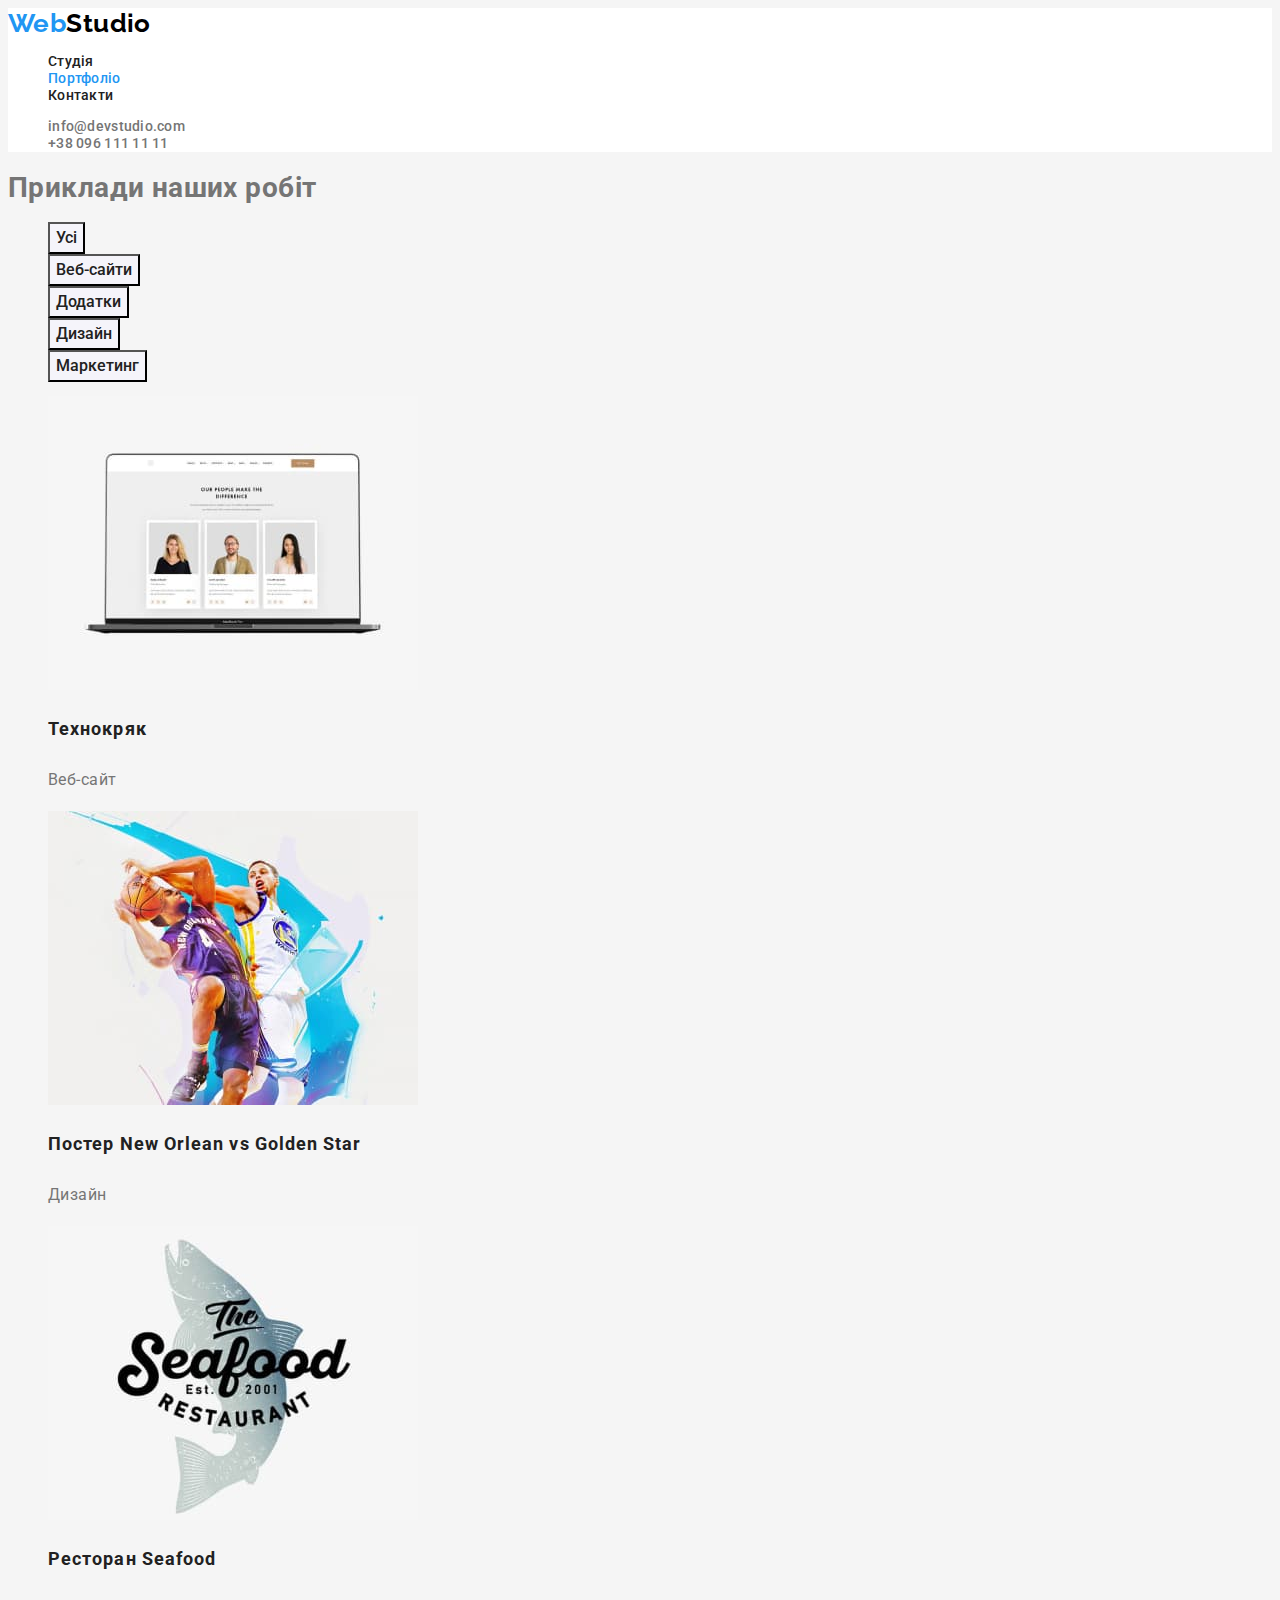
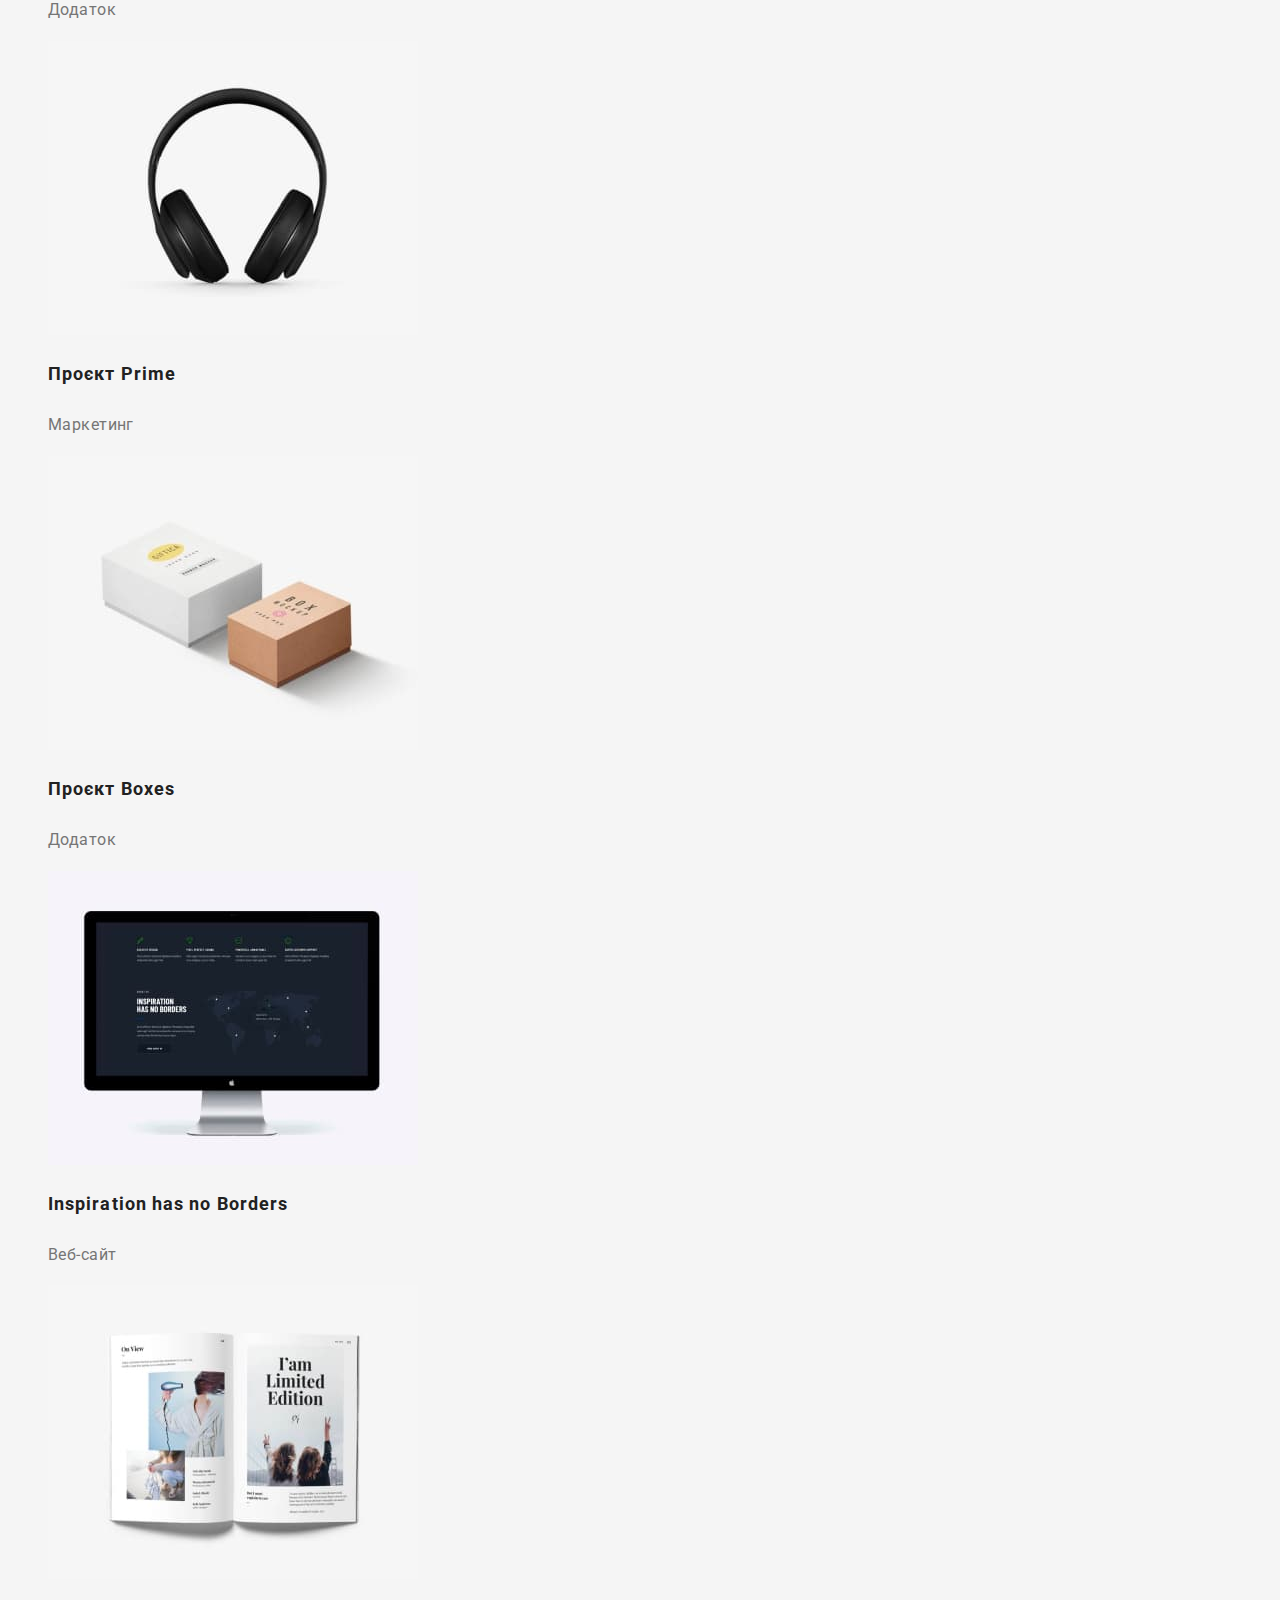
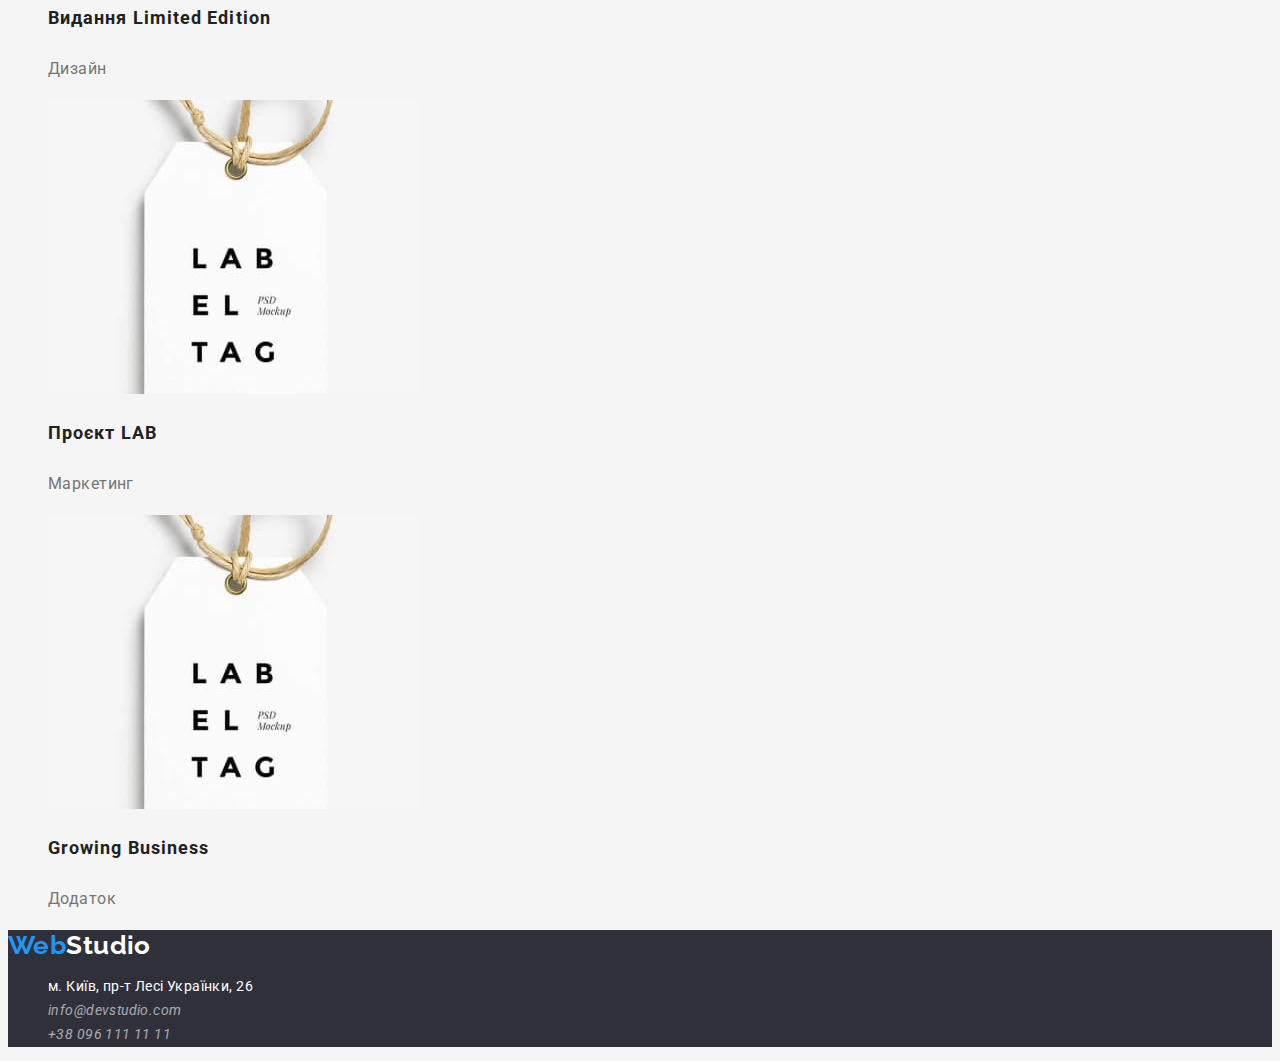
==== portfolio.html @ 9ba24df4 "add old file from project" ====
<!DOCTYPE html>
<html lang="uk">
  <head>
    <meta charset="UTF-8" />
    <meta http-equiv="X-UA-Compatible" content="IE=edge" />
    <meta name="viewport" content="width=device-width, initial-scale=1.0" />
    <title>Document</title>
    <link rel="preconnect" href="https://fonts.googleapis.com" />
    <link rel="preconnect" href="https://fonts.gstatic.com" crossorigin />
    <link
      href="https://fonts.googleapis.com/css2?family=Raleway:wght@700&family=Roboto:wght@400;500;700;900&display=swap"
      rel="stylesheet"
    />
    <link rel="stylesheet" href="./css/style.css" />
  </head>
  <body>
    <header class="header">
      <nav>
        <a class="icon" href="./index.html"
          ><span class="icon-web">Web</span
          ><span class="icon-studio">Studio</span></a
        >

        <ul class="nav-list list">
          <li><a href="./index.html" class="link">Студія</a></li>
          <li><a href="./portfolio.html" class="link active">Портфоліо</a></li>
          <li><a href="" class="link">Контакти</a></li>
        </ul>
      </nav>
      <ul class="nav-contact list">
        <li>
          <a href="mailto:info@devstudio.com" target="_blank" class="contact"
            >info@devstudio.com</a
          >
        </li>

        <li>
          <a href="tel:+380961111111" class="contact">+38 096 111 11 11</a>
        </li>
      </ul>
    </header>
    <main>
      <!-- filter -->
      <section>
        <h1>Приклади наших робіт</h1>
        <ul class="list-filter list ">
          <li><button type="button" class="button-filter button">Усі</button></li>
          <li>
            <button type="button" class="button-filter button">Веб-сайти</button>
          </li>
          <li><button type="button" class="button-filter button">Додатки</button></li>
          <li><button type="button" class="button-filter button">Дизайн</button></li>
          <li>
            <button type="button" class="button-filter button">Маркетинг</button>
          </li>
        </ul>

        <!-- examples of our works -->
          <ul class="list examples-list">
            <li>
              <a class="link" href="">
                <img
                  src="./images/titleimg(1).jpg"
                  alt="зоображення веб-сайту технокряк"
                  width="370"
                />
                <h3 class="examples-title">Технокряк</h3>
                <p class="examples-text">Веб-сайт</p>
              </a>
            </li>
            <li>
              <a class="link" href="">
                <img
                  src="./images/titleimg1(1).jpg"
                  alt="зоображення дизайну Постер New Orlean vs Golden Star "
                  width="370"
                />
                <h3 class="examples-title">Постер New Orlean vs Golden Star</h3>
                <p class="examples-text">Дизайн</p>
              </a>
            </li>
            <li>
              <a class="link" href="">
                <img
                  src="./images/titleimg3(1).jpg"
                  alt="зоображення Додаток Ресторан Seafood "
                  width="370"
                />
                <h3 class="examples-title">Ресторан Seafood</h3>
                <p class="examples-text">Додаток</p>
              </a>
            </li>
            <li>
              <a class="link" href="">
                <img
                  src="./images/titleimg4(1).jpg"
                  alt="зоображення Маркетинг Проєкт Prime"
                  width="370"
                />
                <h3 class="examples-title">Проєкт Prime</h3>
                <p class="examples-text">Маркетинг</p>
              </a>
            </li>
            <li>
              <a class="link" href="">
                <img
                  src="./images/titleimg5(1).jpg"
                  alt="зоображення Додаток Проєкт Boxes "
                  width="370"
                />
                <h3 class="examples-title">Проєкт Boxes</h3>
                <p class="examples-text">Додаток</p>
              </a>
            </li>
            <li>
              <a class="link" href="">
                <img
                  src="./images/titleimg6(1).jpg"
                  alt="зоображення Веб-сайт Inspiration has no Borders "
                  width="370"
                />
                <h3 class="examples-title">Inspiration has no Borders</h3>
                <p class="examples-text">Веб-сайт</p>
              </a>
            </li>
            <li>
              <a class="link" href="">
                <img
                  src="./images/titleimg7(1).jpg"
                  alt="зоображення Дизайн Видання Limited Edition"
                  width="370"
                />
                <h3 class="examples-title">Видання Limited Edition</h3>
                <p class="examples-text">Дизайн</p>
              </a>
            </li>
            <li>
              <a class="link" href="">
                <img
                  src="./images/titleimg8(1).jpg"
                  alt="зоображення Маркетинг Проєкт LAB"
                  width="370"
                />
                <h3 class="examples-title">Проєкт LAB</h3>
                <p class="examples-text">Маркетинг</p>
              </a>
            </li>
            <li>
              <a class="link" href="">
                <img
                  src="./images/titleimg8(1).jpg"
                  alt="зоображення Додаток Growing Business"
                  width="370"
                />
                <h3 class="examples-title">Growing Business</h3>
                <p class="examples-text">Додаток</p>
              </a>
            </li>
          </ul>
        </section>
    </main>
    <footer class="footer list">
      <a class="icon" href="./index.html"
        ><span class="icon-web">Web</span
        ><span class="icon-studio">Studio</span></a
      >

      <address>
        <ul class="address list">
          <li class="footer-address">м. Київ, пр-т Лесі Українки, 26</li>
          <li>
            <a
              class="footer-contact"
              href="mailto:info@devstudio.com"
              target="_blank"
              >info@devstudio.com</a
            >
          </li>
          <li>
            <a class="footer-contact" href="tel:+380961111111"
              >+38 096 111 11 11</a
            >
          </li>
        </ul>
      </address>
    </footer>
  </body>
</html>
---- css/style.css ----
:root {
  --primary-text-color: #757575;
  --secondary-text-color: #212121;

  --primary-background-color: #f5f5f5;
  --secondary-background-color: #2f303a;
  --header-background-color: #ffffff;
  --filrer-button-background-color: #f5f4fa;

  --active-color: #2196f3;

  --white-color-text: #ffffff;
  --black-color-text: #000000;
}

body {
  background: var(--primary-background-color);
  font-family: "Roboto", sans-serif;
  color: var(--primary-text-color);
  letter-spacing: 0.03em;
  font-size: 14px;
}
.list {
  list-style: none;
}
.button {
  font-family: inherit;
}

/* header */

.header {
  background: var(--header-background-color);
}
.icon {
  font-family: "Raleway", sans-serif;
  font-weight: 700;
  font-size: 26px;
  line-height: 1.2;
  text-decoration: none;
}
.icon-web {
  color: var(--active-color);
}
.icon-studio {
  color: var(--black-color-text);
}
.footer .icon-studio {
  color: var(--white-color-text);
}

.header .nav-list .active{
  color: var(--active-color);
}

/* navigation */

.nav-list .link {
  font-weight: 500;
  line-height: 1.14;
  letter-spacing: 0.02em;
  color: var(--secondary-text-color);
  text-decoration: none;
}

.nav-list .link:focus,
.nav-list .link:hover {
  color: var(--active-color);
}

.nav-contact .contact {
  font-weight: 500;

  line-height: 1.14;
  letter-spacing: 0.02em;
  color: var(--primary-text-color);
  text-decoration: none;
}

.nav-contact a:hover,
.nav-contact a:focus {
  color: var(--active-color);
}

/* hero */

.hero {
  background: #2f303a;
}

.hero-titel {
  font-weight: 900;
  font-size: 44px;
  line-height: 1.36;
  text-align: center;
  letter-spacing: 0.06em;
  text-transform: uppercase;
  color: var(--white-color-text);
}

.hero-button {
  font-weight: 700;
  font-size: 16px;
  line-height: 1.87;
  letter-spacing: 0.06em;
  color: var(--white-color-text);
  padding: 10px 32px 10px 32px;
  background: #2196f3;
  cursor: pointer;
}

.hero-button:focus {
  color: none ;
}

/* section qualities our company  */

.section-qualities .title {
  font-size: 14px;
  line-height: 1.14;
  text-transform: uppercase;
  color: var(--secondary-text-color);
}

.section-qualities .text {
   line-height: 1.71;
}

.section-title {
  font-size: 36px;
  line-height: 1.16;
  text-align: center;
  color: var(--secondary-text-color);
}

/* our-team */

.section-our-team .title {
  font-weight: 500;
  font-size: 16px;
  line-height: 1.18;
  color: var(--secondary-text-color);
}

.section-our-team .text {
  font-size: 16px;
  line-height: 1.18;
}

/* footer */

.footer-address {
  color: var(--white-color-text);
   line-height: 1.71;
  font-style: normal;
}

.footer-contact {
  color: rgba(255, 255, 255, 0.6);
  text-decoration: none;
   line-height: 1.71;
}

.footer-contact:focus {
  color: var(--active-color);
}

.footer {
  background: var(--secondary-background-color);
}

/* page portfolio */

/* filter */

.list-filter .button-filter {
  font-weight: 500;
  font-size: 16px;
  line-height: 1.62;
  color: var(--secondary-text-color);
  background: var(--filrer-button-background-color);
  cursor: pointer;

}

.list-filter .button-filter:hover,
.list-filter .button-filter:focus {
  background-color: var(--active-color);
  color: var(--white-color-text);
}

/* <!-- examples of our works --> */
.examples-list .link{
  text-decoration: none;
}
.examples-list .examples-title {
  font-size: 18px;
  line-height: 2;
  letter-spacing: 0.06em;
  color: var(--secondary-text-color);
}

.examples-list .examples-text {
  font-size: 16px;
  line-height: 1.87;
  color: var(--primary-text-color);
}
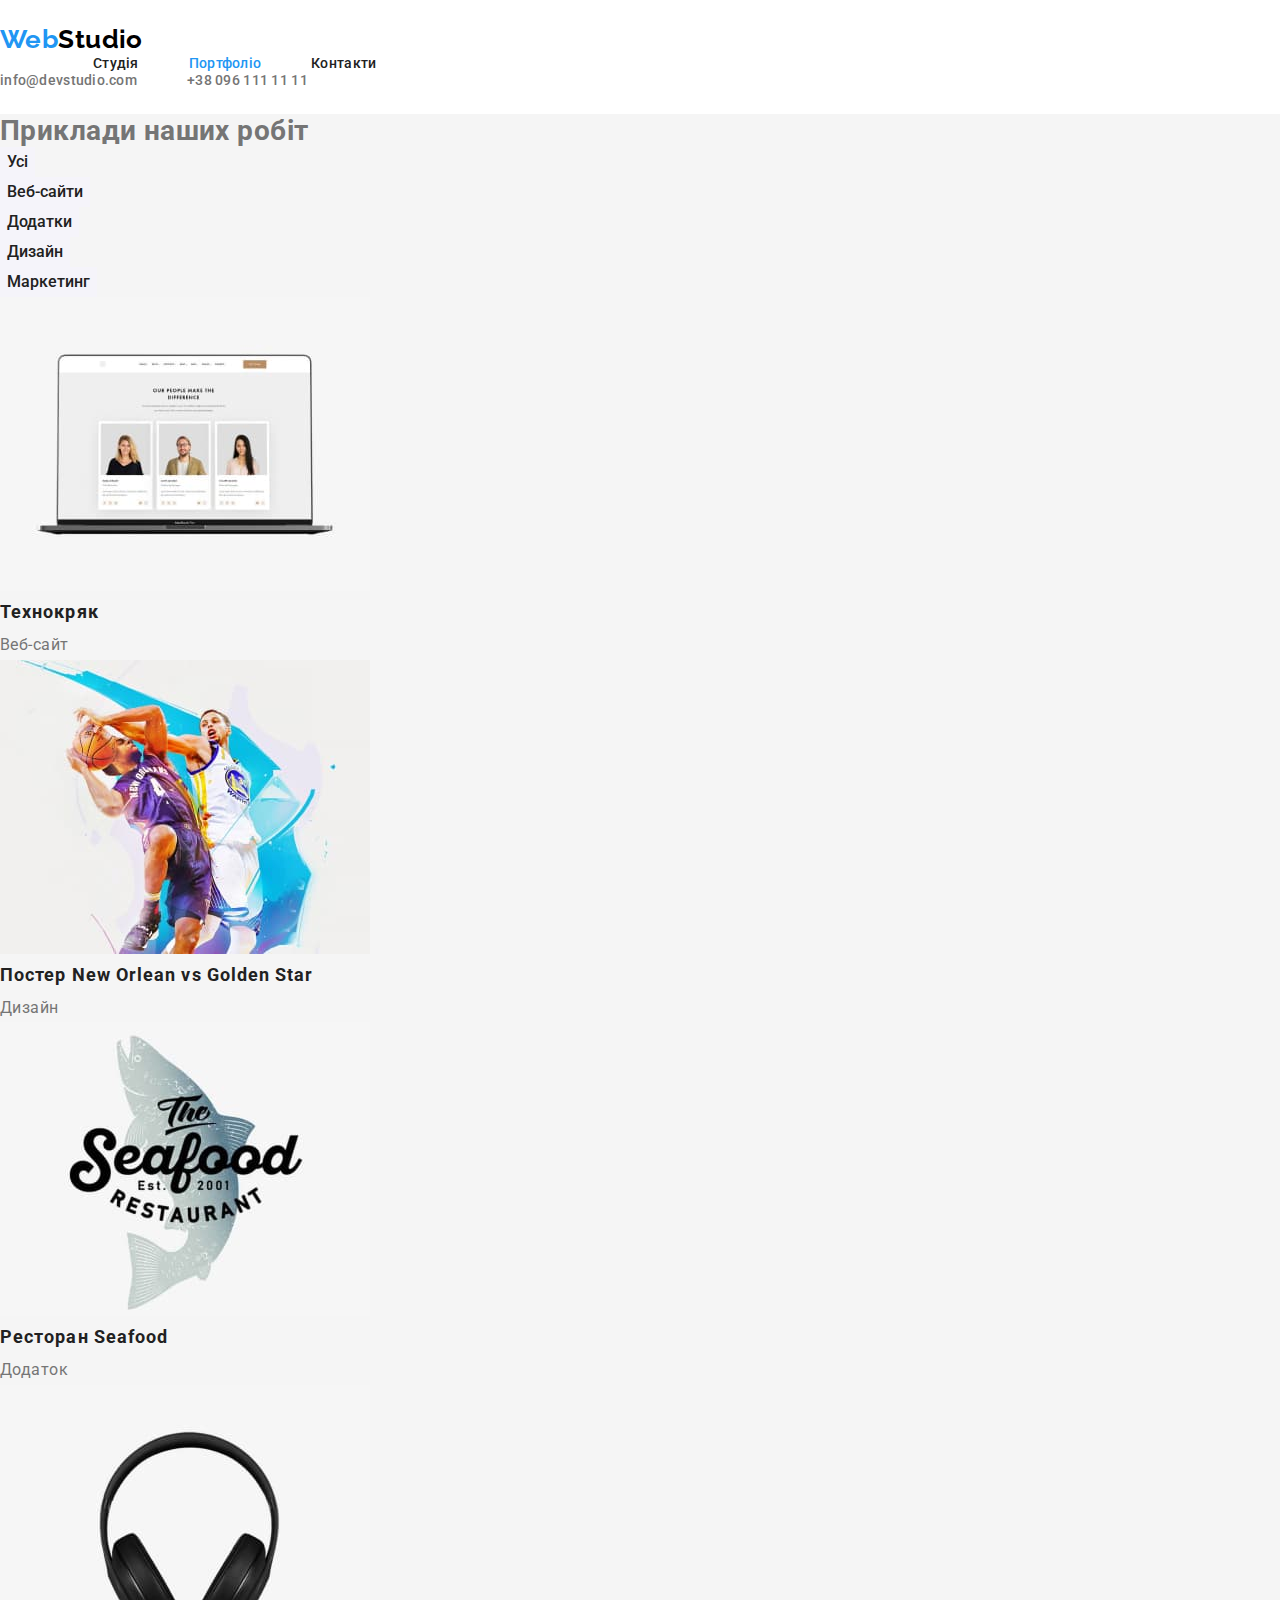
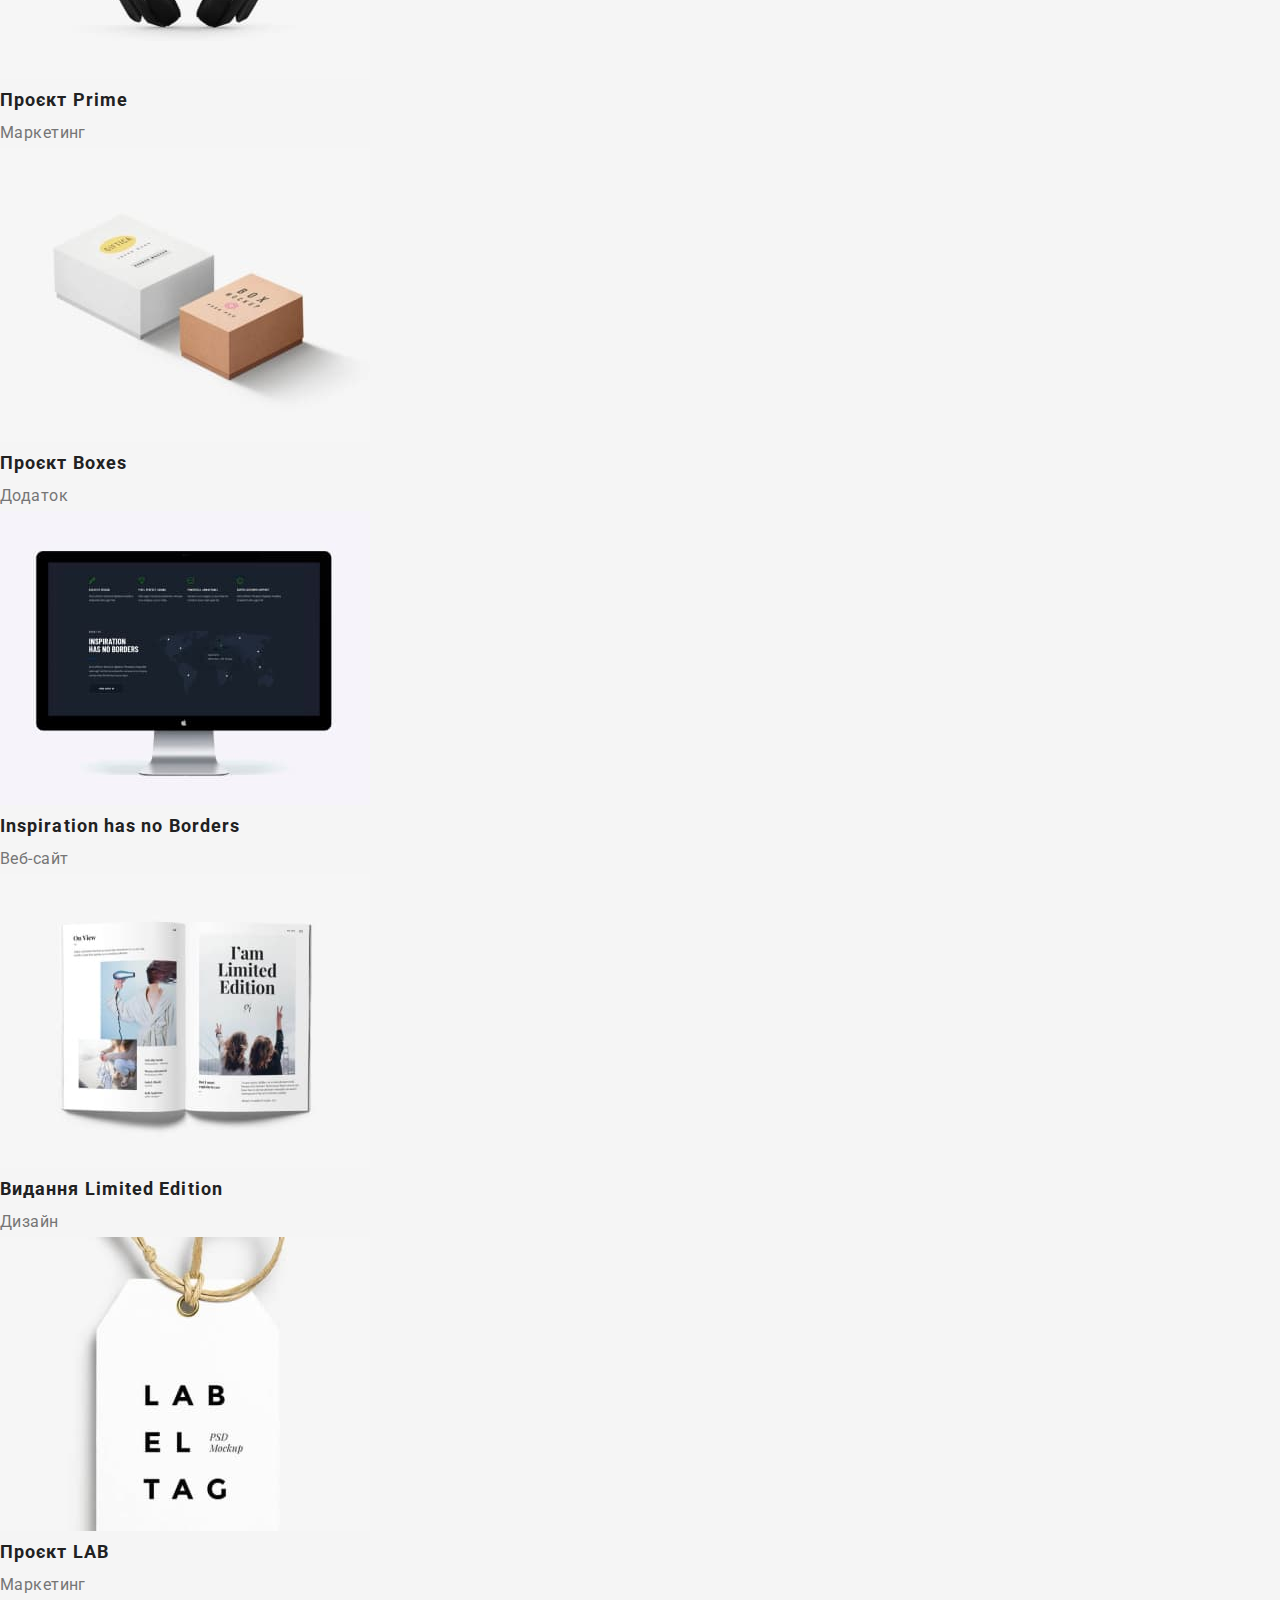
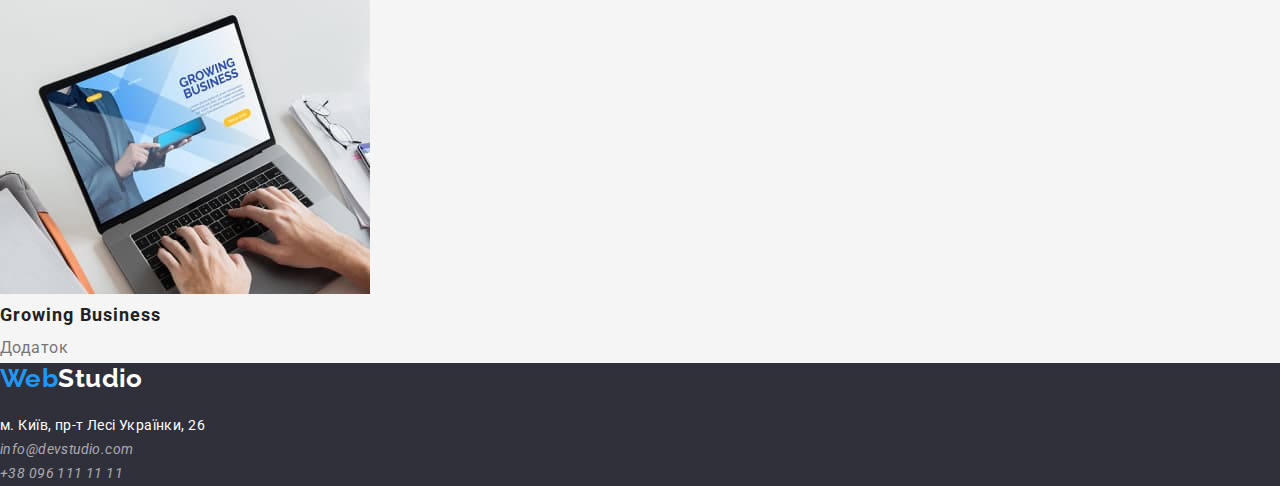
==== commit 18698801: "1" ====
--- a/portfolio.html
+++ b/portfolio.html
@@ -11,6 +11,7 @@
       href="https://fonts.googleapis.com/css2?family=Raleway:wght@700&family=Roboto:wght@400;500;700;900&display=swap"
       rel="stylesheet"
     />
+    <link rel="stylesheet" href="https://cdnjs.cloudflare.com/ajax/libs/modern-normalize/1.1.0/modern-normalize.min.css" integrity="sha512-wpPYUAdjBVSE4KJnH1VR1HeZfpl1ub8YT/NKx4PuQ5NmX2tKuGu6U/JRp5y+Y8XG2tV+wKQpNHVUX03MfMFn9Q==" crossorigin="anonymous" referrerpolicy="no-referrer" />
     <link rel="stylesheet" href="./css/style.css" />
   </head>
   <body>
@@ -148,7 +149,7 @@
             <li>
               <a class="link" href="">
                 <img
-                  src="./images/titleimg8(1).jpg"
+                  src="./images/titleimg9(1).jpg"
                   alt="зоображення Додаток Growing Business"
                   width="370"
                 />
--- a/css/style.css
+++ b/css/style.css
@@ -11,6 +11,21 @@
 
   --white-color-text: #ffffff;
   --black-color-text: #000000;
+}
+h1,
+h2,
+h3,
+h4,
+h5,
+h6,
+p {
+  margin: 0;
+}
+
+ul,
+ol {
+  margin: 0;
+  padding-left: 0;
 }
 
 body {
@@ -19,25 +34,54 @@
   color: var(--primary-text-color);
   letter-spacing: 0.03em;
   font-size: 14px;
+  margin: 0;
 }
 .list {
   list-style: none;
 }
 .button {
   font-family: inherit;
-}
+  border: 1px solid transparent;
+}
+
+.conteiner {
+  width: 1200px;
+  padding-left: 15px;
+  padding-right: 15px;
+  margin: 0 auto;
+  outline: 2px red solid;
+}
+
+
 
 /* header */
 
 .header {
   background: var(--header-background-color);
-}
+ padding-top: 24px;
+ padding-bottom: 25px;
+}
+
+.header-container{
+  display: flex; 
+  align-items: center;
+  margin-right: auto;
+  justify-content: space-between;
+}
+
+.heder-navigation{
+  display: flex;
+  align-items: center;
+  margin-right: auto;
+}
+
 .icon {
   font-family: "Raleway", sans-serif;
   font-weight: 700;
   font-size: 26px;
   line-height: 1.2;
   text-decoration: none;
+  
 }
 .icon-web {
   color: var(--active-color);
@@ -49,11 +93,19 @@
   color: var(--white-color-text);
 }
 
-.header .nav-list .active{
+.header .nav-list .active {
   color: var(--active-color);
 }
 
 /* navigation */
+
+.nav-list {
+  display: flex;
+  gap: 50px;
+  margin-left: 93px;
+  
+  
+}
 
 .nav-list .link {
   font-weight: 500;
@@ -68,9 +120,13 @@
   color: var(--active-color);
 }
 
+.nav-contact{
+display: flex;
+gap: 50px;
+}
+
 .nav-contact .contact {
   font-weight: 500;
-
   line-height: 1.14;
   letter-spacing: 0.02em;
   color: var(--primary-text-color);
@@ -86,16 +142,19 @@
 
 .hero {
   background: #2f303a;
+  text-align: center;
+  height: 600px;
 }
 
 .hero-titel {
   font-weight: 900;
   font-size: 44px;
   line-height: 1.36;
-  text-align: center;
   letter-spacing: 0.06em;
   text-transform: uppercase;
   color: var(--white-color-text);
+
+  padding-top: 200px;
 }
 
 .hero-button {
@@ -104,16 +163,43 @@
   line-height: 1.87;
   letter-spacing: 0.06em;
   color: var(--white-color-text);
-  padding: 10px 32px 10px 32px;
-  background: #2196f3;
+  background: var(--active-color);
   cursor: pointer;
+
+  border-radius: 4px;
+  padding: 10px 32px;
+  box-shadow: 0px 4px 4px rgba(0, 0, 0, 0.15);
+  margin-top: 30px;
 }
 
 .hero-button:focus {
-  color: none ;
+  color: none;
 }
 
 /* section qualities our company  */
+
+.title-invisible{
+       position: absolute;
+        width: 1px;
+        height: 1px;
+        margin: -1px;
+        border: 0;
+        padding: 0;
+        white-space: nowrap;
+        clip-path: inset(100%);
+        clip: rect(0 0 0 0);
+        overflow: hidden;
+}
+
+.width-column {
+  width: 270px;
+}
+
+.qualities-conteiner-text{
+  display: flex;
+  column-gap: 30px;
+  padding: 94px 0;
+}
 
 .section-qualities .title {
   font-size: 14px;
@@ -123,7 +209,8 @@
 }
 
 .section-qualities .text {
-   line-height: 1.71;
+  line-height: 1.71;
+  margin-top: 10px;
 }
 
 .section-title {
@@ -133,32 +220,69 @@
   color: var(--secondary-text-color);
 }
 
+.qualities-pictures{
+  display: flex;
+  gap: 30px;
+ padding-top: 50px;
+ padding-bottom: 94px;
+}
+
 /* our-team */
+
+.conteiner-section-our-team{
+  padding: 94px 0 ;
+}
+
+.section-our-team .item{
+  background: #FFFFFF;
+  text-align: center;
+  padding-bottom: 30px;
+
+}
+
+.section-our-team .list{
+  display: flex;
+  gap: 30px;
+  padding-top: 50px;
+}
 
 .section-our-team .title {
   font-weight: 500;
   font-size: 16px;
   line-height: 1.18;
   color: var(--secondary-text-color);
+
+  padding-top: 30px;
+  
 }
 
 .section-our-team .text {
   font-size: 16px;
   line-height: 1.18;
+
+  padding-top: 10px;
 }
 
 /* footer */
 
+.footer-conteiner{
+  padding: 60px 0;
+}
+
 .footer-address {
   color: var(--white-color-text);
-   line-height: 1.71;
+  line-height: 1.71;
   font-style: normal;
+
+  padding-top: 20px;
 }
 
 .footer-contact {
   color: rgba(255, 255, 255, 0.6);
   text-decoration: none;
-   line-height: 1.71;
+  line-height: 1.71;
+
+  padding-top: 9px;
 }
 
 .footer-contact:focus {
@@ -180,7 +304,6 @@
   color: var(--secondary-text-color);
   background: var(--filrer-button-background-color);
   cursor: pointer;
-
 }
 
 .list-filter .button-filter:hover,
@@ -190,7 +313,7 @@
 }
 
 /* <!-- examples of our works --> */
-.examples-list .link{
+.examples-list .link {
   text-decoration: none;
 }
 .examples-list .examples-title {
@@ -205,5 +328,3 @@
   line-height: 1.87;
   color: var(--primary-text-color);
 }
-
-
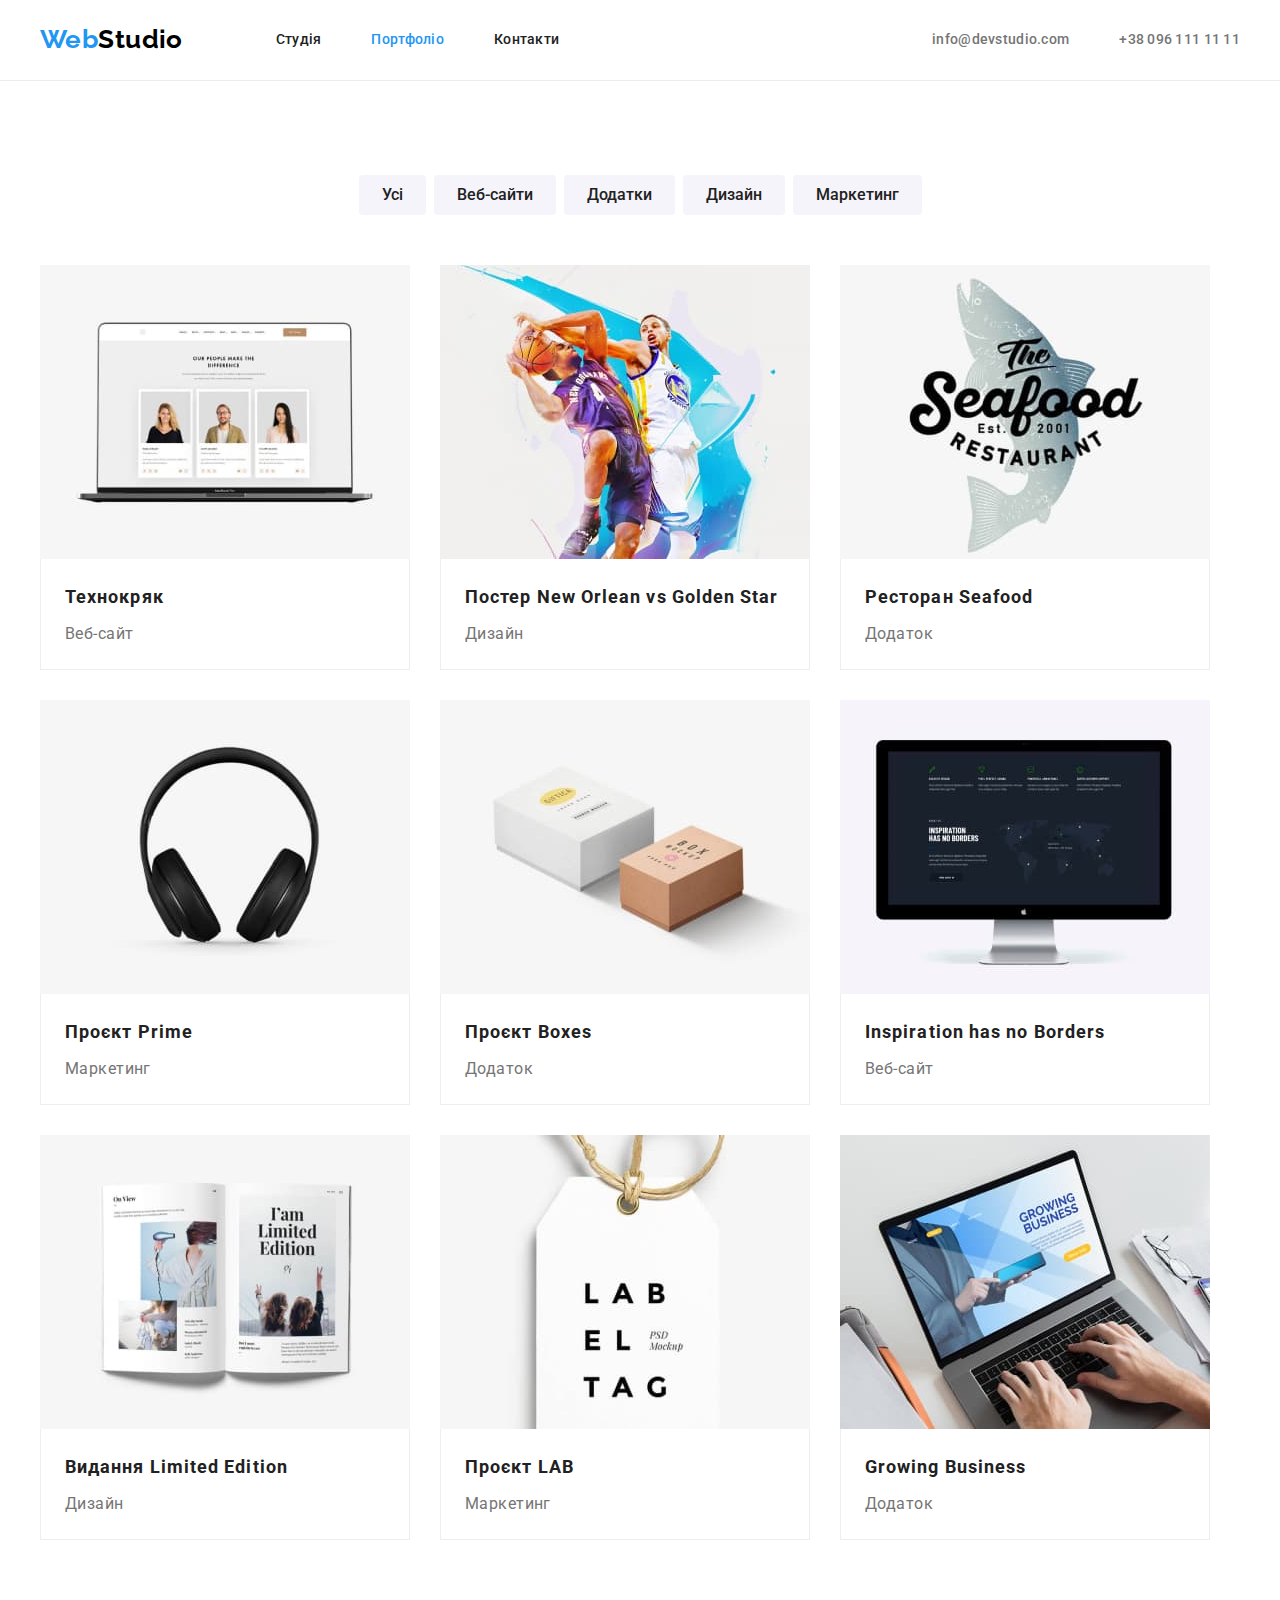
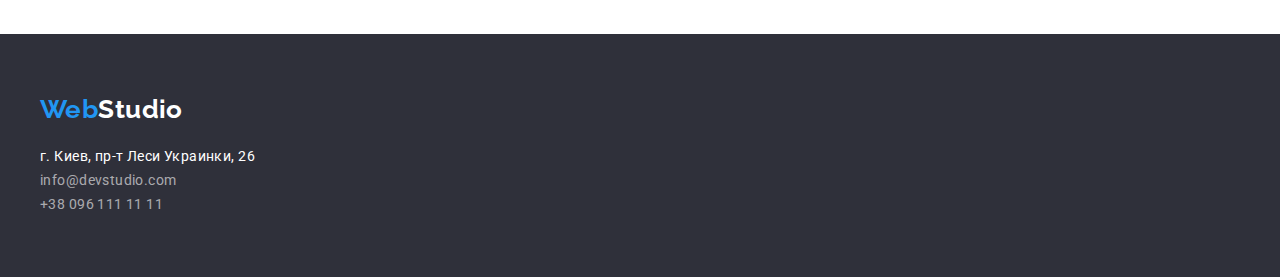
==== commit 65ded8da: "remade padding on margin, specify size section hero" ====
--- a/portfolio.html
+++ b/portfolio.html
@@ -4,186 +4,242 @@
     <meta charset="UTF-8" />
     <meta http-equiv="X-UA-Compatible" content="IE=edge" />
     <meta name="viewport" content="width=device-width, initial-scale=1.0" />
-    <title>Document</title>
+    <title>Studio</title>
     <link rel="preconnect" href="https://fonts.googleapis.com" />
     <link rel="preconnect" href="https://fonts.gstatic.com" crossorigin />
     <link
       href="https://fonts.googleapis.com/css2?family=Raleway:wght@700&family=Roboto:wght@400;500;700;900&display=swap"
       rel="stylesheet"
     />
-    <link rel="stylesheet" href="https://cdnjs.cloudflare.com/ajax/libs/modern-normalize/1.1.0/modern-normalize.min.css" integrity="sha512-wpPYUAdjBVSE4KJnH1VR1HeZfpl1ub8YT/NKx4PuQ5NmX2tKuGu6U/JRp5y+Y8XG2tV+wKQpNHVUX03MfMFn9Q==" crossorigin="anonymous" referrerpolicy="no-referrer" />
+    <link
+      rel="stylesheet"
+      href="https://cdnjs.cloudflare.com/ajax/libs/modern-normalize/1.1.0/modern-normalize.min.css"
+      integrity="sha512-wpPYUAdjBVSE4KJnH1VR1HeZfpl1ub8YT/NKx4PuQ5NmX2tKuGu6U/JRp5y+Y8XG2tV+wKQpNHVUX03MfMFn9Q=="
+      crossorigin="anonymous"
+      referrerpolicy="no-referrer"
+    />
     <link rel="stylesheet" href="./css/style.css" />
   </head>
   <body>
     <header class="header">
-      <nav>
+      <div class="container header-container">
+        <nav class="header-navigation">
+          <a class="icon" href="./index.html"
+            ><span class="icon-web">Web</span
+            ><span class="icon-studio">Studio</span></a
+          >
+
+          <ul class="nav-list list">
+            <li class="nav-list-item">
+              <a href="./index.html" class="link">Студія</a>
+            </li>
+            <li class="nav-list-item">
+              <a href="./portfolio.html" class="link active">Портфоліо</a>
+            </li>
+            <li class="nav-list-item"><a href="" class="link">Контакти</a></li>
+          </ul>
+        </nav>
+        <ul class="nav-contact list">
+          <li>
+            <a href="mailto:info@devstudio.com" target="_blank" class="contact"
+              >info@devstudio.com</a
+            >
+          </li>
+
+          <li>
+            <a href="tel:+380961111111" class="contact">+38 096 111 11 11</a>
+          </li>
+        </ul>
+      </div>
+    </header>
+    <main>
+      <!-- filter -->
+      <section class="section-filter-page-portfolio">
+        <div class="container">
+          <h1 class="title-invisible">Приклади наших робіт</h1>
+          <ul class="list-filter list">
+            <li>
+              <button type="button" class="button-filter button">Усі</button>
+            </li>
+            <li>
+              <button type="button" class="button-filter button">
+                Веб-сайти
+              </button>
+            </li>
+            <li>
+              <button type="button" class="button-filter button">
+                Додатки
+              </button>
+            </li>
+            <li>
+              <button type="button" class="button-filter button">Дизайн</button>
+            </li>
+            <li>
+              <button type="button" class="button-filter button">
+                Маркетинг
+              </button>
+            </li>
+          </ul>
+        
+
+        <!-- examples of our works -->
+        <ul class="examples-list list">
+          <li class="examples-list-item">
+            <a class="link" href="">
+              <img
+                src="./images/titleimg(1).jpg"
+                alt="зоображення веб-сайту технокряк"
+                width="370"
+              />
+              <div class="box-examples-title-and-text">
+                <h3 class="examples-title">Технокряк</h3>
+                <p class="examples-text">Веб-сайт</p>
+              </div>
+            </a>
+          </li>
+          <li class="examples-list-item">
+            <a class="link" href="">
+              <img
+                src="./images/titleimg1(1).jpg"
+                alt="зоображення дизайну Постер New Orlean vs Golden Star "
+                width="370"
+              />
+              <div class="box-examples-title-and-text">
+                <h3 class="examples-title">Постер New Orlean vs Golden Star</h3>
+                <p class="examples-text">Дизайн</p>
+              </div>
+            </a>
+          </li>
+          <li class="examples-list-item">
+            <a class="link" href="">
+              <img
+                src="./images/titleimg3(1).jpg"
+                alt="зоображення Додаток Ресторан Seafood "
+                width="370"
+              />
+              <div class="box-examples-title-and-text">
+                <h3 class="examples-title">Ресторан Seafood</h3>
+                <p class="examples-text">Додаток</p>
+              </div>
+            </a>
+          </li>
+          <li class="examples-list-item">
+            <a class="link" href="">
+              <img
+                src="./images/titleimg4(1).jpg"
+                alt="зоображення Маркетинг Проєкт Prime"
+                width="370"
+              />
+              <div class="box-examples-title-and-text">
+                <h3 class="examples-title">Проєкт Prime</h3>
+                <p class="examples-text">Маркетинг</p>
+              </div>
+            </a>
+          </li>
+          <li class="examples-list-item">
+            <a class="link" href="">
+              <img
+                src="./images/titleimg5(1).jpg"
+                alt="зоображення Додаток Проєкт Boxes "
+                width="370"
+              />
+              <div class="box-examples-title-and-text">
+                <h3 class="examples-title">Проєкт Boxes</h3>
+                <p class="examples-text">Додаток</p>
+              </div>
+            </a>
+          </li>
+          <li class="examples-list-item">
+            <a class="link" href="">
+              <img
+                src="./images/titleimg6(1).jpg"
+                alt="зоображення Веб-сайт Inspiration has no Borders "
+                width="370"
+              />
+              <div class="box-examples-title-and-text">
+                <h3 class="examples-title">Inspiration has no Borders</h3>
+                <p class="examples-text">Веб-сайт</p>
+              </div>
+            </a>
+          </li>
+          <li class="examples-list-item">
+            <a class="link" href="">
+              <img
+                src="./images/titleimg7(1).jpg"
+                alt="зоображення Дизайн Видання Limited Edition"
+                width="370"
+              />
+              <div class="box-examples-title-and-text">
+                <h3 class="examples-title">Видання Limited Edition</h3>
+                <p class="examples-text">Дизайн</p>
+              </div>
+            </a>
+          </li>
+          <li class="examples-list-item">
+            <a class="link" href="">
+              <img
+                src="./images/titleimg8(1).jpg"
+                alt="зоображення Маркетинг Проєкт LAB"
+                width="370"
+              />
+              <div class="box-examples-title-and-text">
+                <h3 class="examples-title">Проєкт LAB</h3>
+                <p class="examples-text">Маркетинг</p>
+              </div>
+            </a>
+          </li>
+          <li class="examples-list-item">
+            <a class="link" href="">
+              <img
+                src="./images/titleimg9(1).jpg"
+                alt="зоображення Додаток Growing Business"
+                width="370"
+              />
+              <div class="box-examples-title-and-text">
+                <h3 class="examples-title">Growing Business</h3>
+                <p class="examples-text">Додаток</p>
+              </div>
+            </a>
+          </li>
+        </ul>
+        </div>
+      </section>
+    </main>
+    <footer class="footer list">
+      <div class="container">
         <a class="icon" href="./index.html"
           ><span class="icon-web">Web</span
           ><span class="icon-studio">Studio</span></a
         >
 
-        <ul class="nav-list list">
-          <li><a href="./index.html" class="link">Студія</a></li>
-          <li><a href="./portfolio.html" class="link active">Портфоліо</a></li>
-          <li><a href="" class="link">Контакти</a></li>
-        </ul>
-      </nav>
-      <ul class="nav-contact list">
-        <li>
-          <a href="mailto:info@devstudio.com" target="_blank" class="contact"
-            >info@devstudio.com</a
-          >
-        </li>
-
-        <li>
-          <a href="tel:+380961111111" class="contact">+38 096 111 11 11</a>
-        </li>
-      </ul>
-    </header>
-    <main>
-      <!-- filter -->
-      <section>
-        <h1>Приклади наших робіт</h1>
-        <ul class="list-filter list ">
-          <li><button type="button" class="button-filter button">Усі</button></li>
-          <li>
-            <button type="button" class="button-filter button">Веб-сайти</button>
-          </li>
-          <li><button type="button" class="button-filter button">Додатки</button></li>
-          <li><button type="button" class="button-filter button">Дизайн</button></li>
-          <li>
-            <button type="button" class="button-filter button">Маркетинг</button>
-          </li>
-        </ul>
-
-        <!-- examples of our works -->
-          <ul class="list examples-list">
-            <li>
-              <a class="link" href="">
-                <img
-                  src="./images/titleimg(1).jpg"
-                  alt="зоображення веб-сайту технокряк"
-                  width="370"
-                />
-                <h3 class="examples-title">Технокряк</h3>
-                <p class="examples-text">Веб-сайт</p>
-              </a>
-            </li>
-            <li>
-              <a class="link" href="">
-                <img
-                  src="./images/titleimg1(1).jpg"
-                  alt="зоображення дизайну Постер New Orlean vs Golden Star "
-                  width="370"
-                />
-                <h3 class="examples-title">Постер New Orlean vs Golden Star</h3>
-                <p class="examples-text">Дизайн</p>
-              </a>
-            </li>
-            <li>
-              <a class="link" href="">
-                <img
-                  src="./images/titleimg3(1).jpg"
-                  alt="зоображення Додаток Ресторан Seafood "
-                  width="370"
-                />
-                <h3 class="examples-title">Ресторан Seafood</h3>
-                <p class="examples-text">Додаток</p>
-              </a>
-            </li>
-            <li>
-              <a class="link" href="">
-                <img
-                  src="./images/titleimg4(1).jpg"
-                  alt="зоображення Маркетинг Проєкт Prime"
-                  width="370"
-                />
-                <h3 class="examples-title">Проєкт Prime</h3>
-                <p class="examples-text">Маркетинг</p>
-              </a>
-            </li>
-            <li>
-              <a class="link" href="">
-                <img
-                  src="./images/titleimg5(1).jpg"
-                  alt="зоображення Додаток Проєкт Boxes "
-                  width="370"
-                />
-                <h3 class="examples-title">Проєкт Boxes</h3>
-                <p class="examples-text">Додаток</p>
-              </a>
-            </li>
-            <li>
-              <a class="link" href="">
-                <img
-                  src="./images/titleimg6(1).jpg"
-                  alt="зоображення Веб-сайт Inspiration has no Borders "
-                  width="370"
-                />
-                <h3 class="examples-title">Inspiration has no Borders</h3>
-                <p class="examples-text">Веб-сайт</p>
-              </a>
-            </li>
-            <li>
-              <a class="link" href="">
-                <img
-                  src="./images/titleimg7(1).jpg"
-                  alt="зоображення Дизайн Видання Limited Edition"
-                  width="370"
-                />
-                <h3 class="examples-title">Видання Limited Edition</h3>
-                <p class="examples-text">Дизайн</p>
-              </a>
-            </li>
-            <li>
-              <a class="link" href="">
-                <img
-                  src="./images/titleimg8(1).jpg"
-                  alt="зоображення Маркетинг Проєкт LAB"
-                  width="370"
-                />
-                <h3 class="examples-title">Проєкт LAB</h3>
-                <p class="examples-text">Маркетинг</p>
-              </a>
-            </li>
-            <li>
-              <a class="link" href="">
-                <img
-                  src="./images/titleimg9(1).jpg"
-                  alt="зоображення Додаток Growing Business"
-                  width="370"
-                />
-                <h3 class="examples-title">Growing Business</h3>
-                <p class="examples-text">Додаток</p>
-              </a>
+        <address>
+          <ul class="address list">
+            <li>
+              <a
+                class="footer-address"
+                href="https://goo.gl/maps/MC3FKYj6ZszySW3c8"
+                target="_blank"
+                rel="noreferrer noopener"
+              >
+                г. Киев, пр-т Леси Украинки, 26</a
+              >
+            </li>
+            <li>
+              <a
+                class="footer-contact"
+                href="mailto:info@devstudio.com"
+                target="_blank"
+                >info@devstudio.com</a
+              >
+            </li>
+            <li>
+              <a class="footer-contact" href="tel:+380961111111"
+                >+38 096 111 11 11</a
+              >
             </li>
           </ul>
-        </section>
-    </main>
-    <footer class="footer list">
-      <a class="icon" href="./index.html"
-        ><span class="icon-web">Web</span
-        ><span class="icon-studio">Studio</span></a
-      >
-
-      <address>
-        <ul class="address list">
-          <li class="footer-address">м. Київ, пр-т Лесі Українки, 26</li>
-          <li>
-            <a
-              class="footer-contact"
-              href="mailto:info@devstudio.com"
-              target="_blank"
-              >info@devstudio.com</a
-            >
-          </li>
-          <li>
-            <a class="footer-contact" href="tel:+380961111111"
-              >+38 096 111 11 11</a
-            >
-          </li>
-        </ul>
-      </address>
+        </address>
+      </div>
     </footer>
   </body>
 </html>
--- a/css/style.css
+++ b/css/style.css
@@ -2,11 +2,11 @@
   --primary-text-color: #757575;
   --secondary-text-color: #212121;
 
-  --primary-background-color: #f5f5f5;
+  --primary-background-color: #ffffff;
   --secondary-background-color: #2f303a;
   --header-background-color: #ffffff;
   --filrer-button-background-color: #f5f4fa;
-
+  --our-team-background-color: #f5f4fa;
   --active-color: #2196f3;
 
   --white-color-text: #ffffff;
@@ -35,6 +35,7 @@
   letter-spacing: 0.03em;
   font-size: 14px;
   margin: 0;
+
 }
 .list {
   list-style: none;
@@ -44,32 +45,42 @@
   border: 1px solid transparent;
 }
 
-.conteiner {
+.container {
   width: 1200px;
   padding-left: 15px;
   padding-right: 15px;
   margin: 0 auto;
-  outline: 2px red solid;
-}
-
-
+}
+
+.title-invisible {
+  position: absolute;
+  width: 1px;
+  height: 1px;
+  margin: -1px;
+  border: 0;
+  padding: 0;
+  white-space: nowrap;
+  clip-path: inset(100%);
+  clip: rect(0 0 0 0);
+  overflow: hidden;
+}
 
 /* header */
 
 .header {
-  background: var(--header-background-color);
- padding-top: 24px;
- padding-bottom: 25px;
-}
-
-.header-container{
-  display: flex; 
+  padding-top: 24px;
+  padding-bottom: 25px;
+  border-bottom: 1px solid #ececec;
+}
+
+.header-container {
+  display: flex;
   align-items: center;
   margin-right: auto;
   justify-content: space-between;
 }
 
-.heder-navigation{
+.header-navigation {
   display: flex;
   align-items: center;
   margin-right: auto;
@@ -81,7 +92,6 @@
   font-size: 26px;
   line-height: 1.2;
   text-decoration: none;
-  
 }
 .icon-web {
   color: var(--active-color);
@@ -103,8 +113,6 @@
   display: flex;
   gap: 50px;
   margin-left: 93px;
-  
-  
 }
 
 .nav-list .link {
@@ -120,9 +128,9 @@
   color: var(--active-color);
 }
 
-.nav-contact{
-display: flex;
-gap: 50px;
+.nav-contact {
+  display: flex;
+  gap: 50px;
 }
 
 .nav-contact .contact {
@@ -141,9 +149,9 @@
 /* hero */
 
 .hero {
-  background: #2f303a;
-  text-align: center;
-  height: 600px;
+  background: var(--secondary-background-color);
+  padding-top: 200px;
+  padding-bottom: 200px;
 }
 
 .hero-titel {
@@ -153,8 +161,9 @@
   letter-spacing: 0.06em;
   text-transform: uppercase;
   color: var(--white-color-text);
-
-  padding-top: 200px;
+  max-width: 696px;
+  margin: 0 auto;
+  text-align: center;
 }
 
 .hero-button {
@@ -169,6 +178,8 @@
   border-radius: 4px;
   padding: 10px 32px;
   box-shadow: 0px 4px 4px rgba(0, 0, 0, 0.15);
+  margin: 0 auto;
+  display: block;
   margin-top: 30px;
 }
 
@@ -178,29 +189,14 @@
 
 /* section qualities our company  */
 
-.title-invisible{
-       position: absolute;
-        width: 1px;
-        height: 1px;
-        margin: -1px;
-        border: 0;
-        padding: 0;
-        white-space: nowrap;
-        clip-path: inset(100%);
-        clip: rect(0 0 0 0);
-        overflow: hidden;
-}
-
-.width-column {
-  width: 270px;
-}
-
-.qualities-conteiner-text{
-  display: flex;
-  column-gap: 30px;
+.qualities-container-text {
+  display: flex;
+  gap: 30px;
+}
+
+.section-qualities {
   padding: 94px 0;
 }
-
 .section-qualities .title {
   font-size: 14px;
   line-height: 1.14;
@@ -213,6 +209,10 @@
   margin-top: 10px;
 }
 
+.section-qualities-pictures {
+  padding: 0 0 94px 0;
+}
+
 .section-title {
   font-size: 36px;
   line-height: 1.16;
@@ -220,82 +220,114 @@
   color: var(--secondary-text-color);
 }
 
-.qualities-pictures{
+.qualities-pictures-list {
   display: flex;
   gap: 30px;
- padding-top: 50px;
- padding-bottom: 94px;
+  margin-top: 50px;
+  justify-content: center;
+}
+
+.image-qulities{
+  display: block;
 }
 
 /* our-team */
 
-.conteiner-section-our-team{
-  padding: 94px 0 ;
-}
-
-.section-our-team .item{
-  background: #FFFFFF;
+.section-our-team {
+  padding: 94px 0;
+  background: var(--our-team-background-color);
+}
+
+.section-our-team .item {
+  background: #ffffff;
   text-align: center;
-  padding-bottom: 30px;
-
-}
-
-.section-our-team .list{
+  box-shadow: 0px 1px 3px rgba(0, 0, 0, 0.12), 0px 1px 1px rgba(0, 0, 0, 0.14),
+    0px 2px 1px rgba(0, 0, 0, 0.2);
+  border-radius: 0px 0px 4px 4px;
+}
+
+.section-our-team .list {
   display: flex;
   gap: 30px;
-  padding-top: 50px;
-}
+ margin-top: 50px;
+  justify-content: center;
+
+}
+
+
+
+
 
 .section-our-team .title {
   font-weight: 500;
   font-size: 16px;
   line-height: 1.18;
   color: var(--secondary-text-color);
-
-  padding-top: 30px;
-  
 }
 
 .section-our-team .text {
   font-size: 16px;
   line-height: 1.18;
 
-  padding-top: 10px;
+  margin-top: 10px;
+}
+
+.image-our-team{
+  display: block;
+}
+
+.our-team-title-and-text{
+  padding: 30px 0;
+ 
 }
 
 /* footer */
 
-.footer-conteiner{
-  padding: 60px 0;
+
+.address{
+  margin-top: 20px;
 }
 
 .footer-address {
   color: var(--white-color-text);
   line-height: 1.71;
   font-style: normal;
-
-  padding-top: 20px;
+  text-decoration: none;
+
 }
 
 .footer-contact {
   color: rgba(255, 255, 255, 0.6);
   text-decoration: none;
   line-height: 1.71;
-
-  padding-top: 9px;
-}
-
+  font-style: normal;
+
+
+  margin-top: 9px;
+}
+
+.footer-contact:hover,
 .footer-contact:focus {
   color: var(--active-color);
 }
 
 .footer {
   background: var(--secondary-background-color);
+   padding: 60px 0;
 }
 
 /* page portfolio */
 
 /* filter */
+
+.section-filter-page-portfolio {
+  padding: 94px 0;
+}
+.list-filter {
+  display: flex;
+  gap: 8px;
+  justify-content: center;
+}
 
 .list-filter .button-filter {
   font-weight: 500;
@@ -304,27 +336,57 @@
   color: var(--secondary-text-color);
   background: var(--filrer-button-background-color);
   cursor: pointer;
-}
+  border-radius: 4px;
+  padding: 6px 22px;
+}
+
+
 
 .list-filter .button-filter:hover,
 .list-filter .button-filter:focus {
   background-color: var(--active-color);
   color: var(--white-color-text);
+  box-shadow: 0px 3px 1px rgba(0, 0, 0, 0.1), 0px 1px 2px rgba(0, 0, 0, 0.08), 0px 2px 2px rgba(0, 0, 0, 0.12);
 }
 
 /* <!-- examples of our works --> */
+
+.examples-list {
+  margin-top: 50px;
+  display: flex;
+  flex-wrap: wrap;
+  gap: 30px; 
+}
+
+
+
+.examples-list img{
+  display: block;
+}
+
 .examples-list .link {
   text-decoration: none;
 }
+
+.box-examples-title-and-text {
+  border: 1px solid  #eeeeee;
+  border-top: none;
+  padding: 20px 24px;
+}
+
 .examples-list .examples-title {
   font-size: 18px;
   line-height: 2;
   letter-spacing: 0.06em;
   color: var(--secondary-text-color);
+
+
 }
 
 .examples-list .examples-text {
   font-size: 16px;
   line-height: 1.87;
   color: var(--primary-text-color);
-}
+
+  margin-top: 4px;
+}
